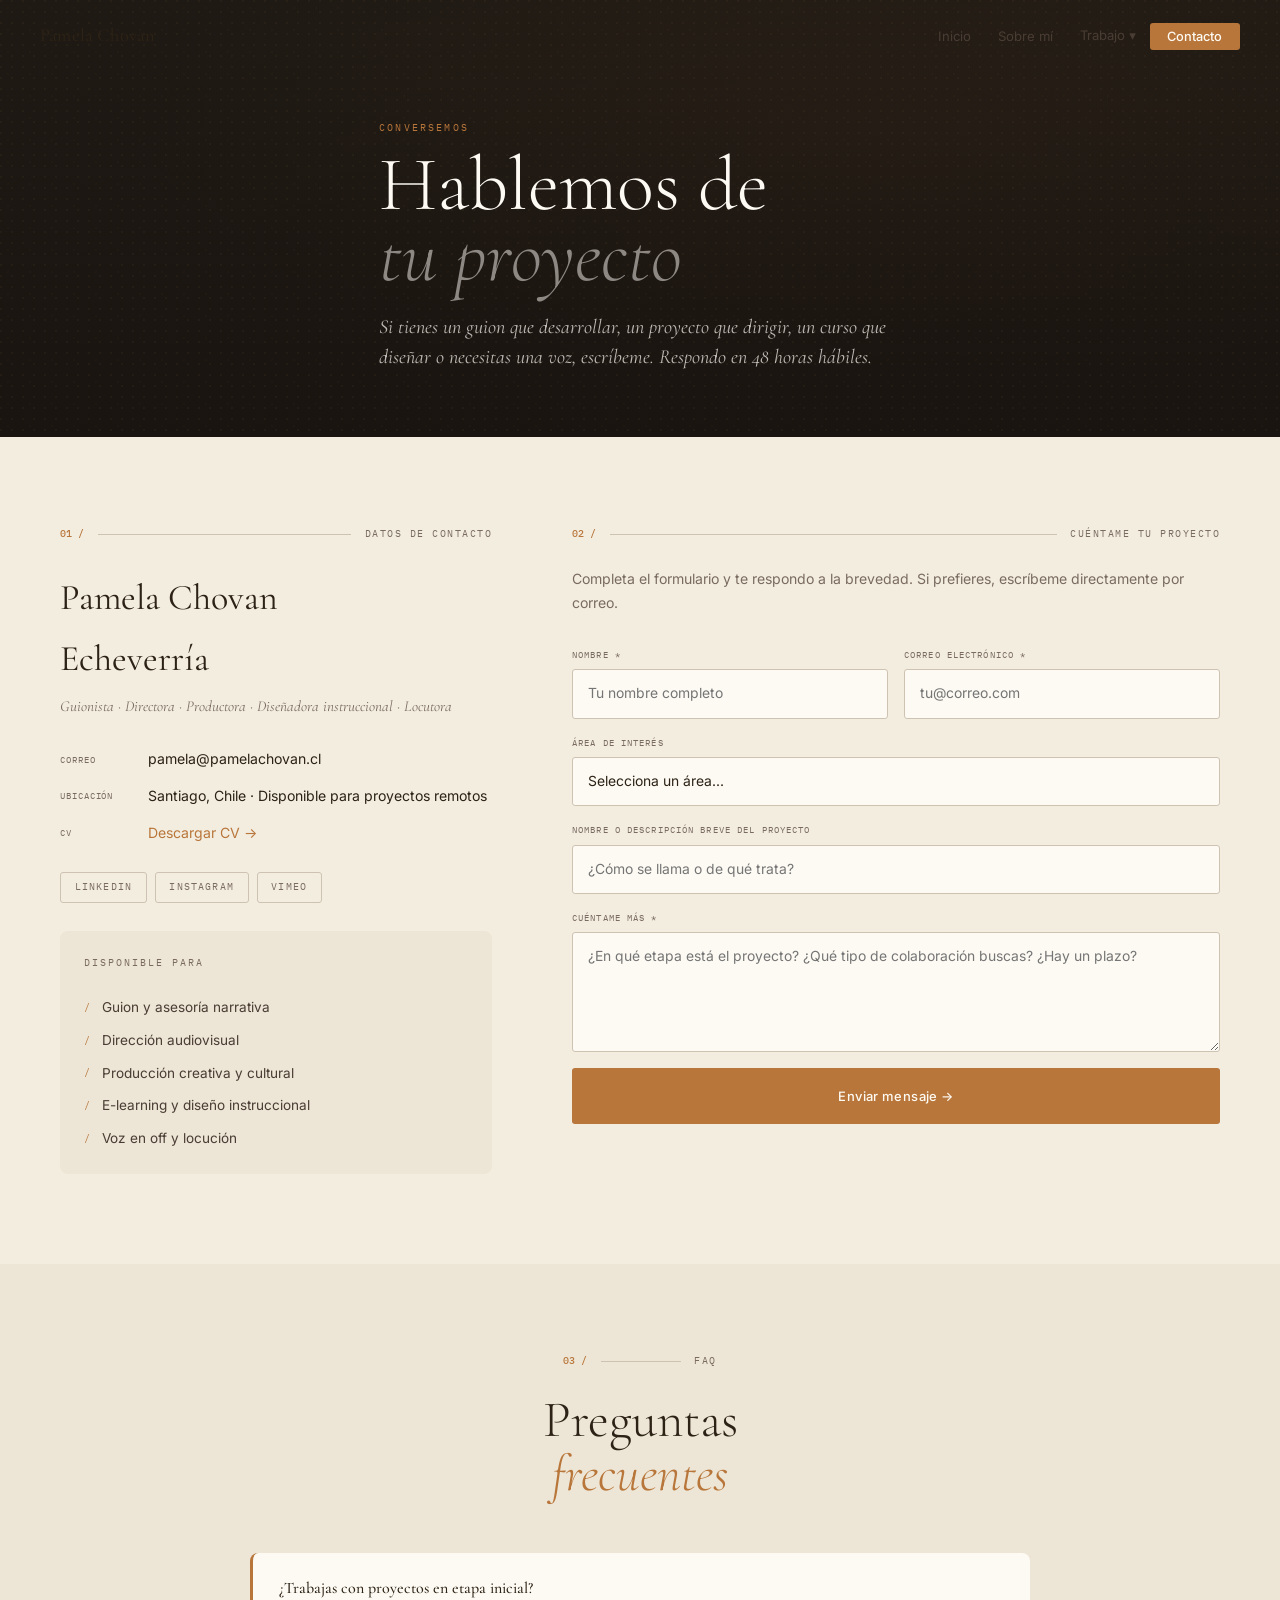
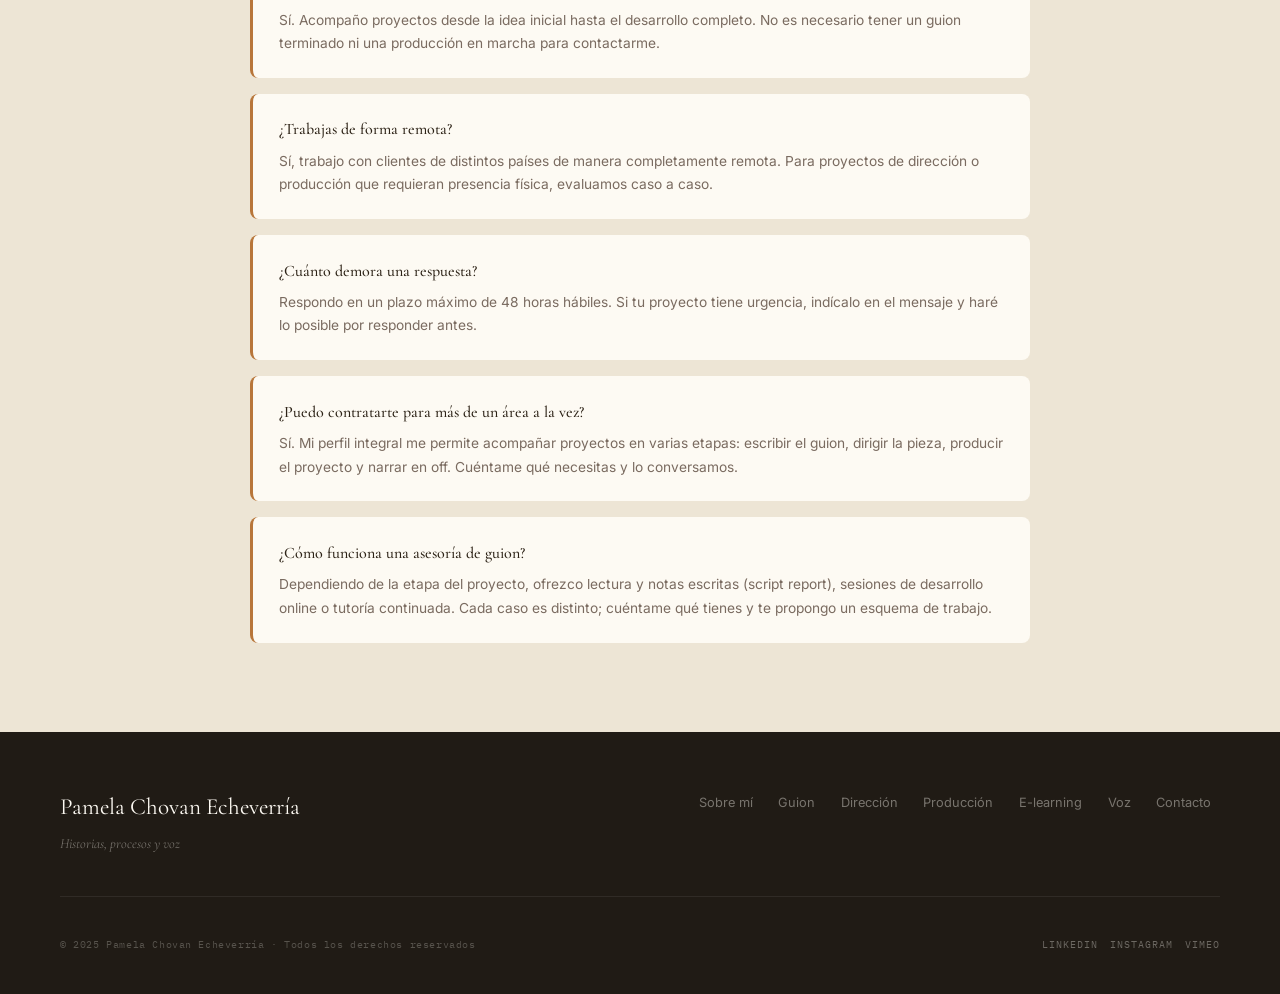
==== contacto.html @ 36aa8b89 "Sitio portafolio completo — Bitácora HTML/CSS/JS estático. 8 páginas: inicio, sobre mí, guion, direc" ====
<!DOCTYPE html>
<html lang="es">
<head>
  <meta charset="UTF-8">
  <meta name="viewport" content="width=device-width, initial-scale=1.0">
  <title>Contacto — Pamela Chovan Echeverría</title>
  <meta name="description" content="Escríbeme para hablar sobre guion, dirección, producción, e-learning o locución. Respondo en 48 horas hábiles.">
  <link rel="stylesheet" href="css/style.css">
</head>
<body>

<nav class="site-nav nav-scrolled" id="site-nav">
  <div class="nav-inner">
    <a href="index.html" class="nav-logo nav-logo--dark">Pamela Chovan</a>
    <button class="nav-toggle nav-toggle--dark" id="nav-toggle" aria-label="Abrir menú" aria-expanded="false">
      <span></span><span></span><span></span>
    </button>
    <ul class="nav-links" id="nav-links">
      <li><a href="index.html" class="nav-lnk nav-lnk--dark">Inicio</a></li>
      <li><a href="sobre-mi.html" class="nav-lnk nav-lnk--dark">Sobre mí</a></li>
      <li class="nav-dropdown">
        <button class="nav-dropdown-trigger nav-dropdown-trigger--dark">Trabajo ▾</button>
        <ul class="nav-dropdown-menu">
          <li><a href="guion.html">Guion y asesoría</a></li>
          <li><a href="direccion.html">Dirección</a></li>
          <li><a href="produccion.html">Producción</a></li>
          <li><a href="elearning.html">E-learning</a></li>
          <li><a href="voz.html">Voz en off</a></li>
        </ul>
      </li>
      <li><a href="contacto.html" class="nav-lnk nav-cta active">Contacto</a></li>
    </ul>
  </div>
</nav>

<!-- HERO -->
<section class="hero-page page-padded">
  <div class="hero-page__ov"></div>
  <div class="container">
    <div class="hero-page__cnt">
      <p class="hero-page__area">Conversemos</p>
      <h1 class="hero-page__title">Hablemos de<br><em>tu proyecto</em></h1>
      <p class="hero-page__intro">
        Si tienes un guion que desarrollar, un proyecto que dirigir, un curso que diseñar o necesitas una voz, escríbeme. Respondo en 48 horas hábiles.
      </p>
    </div>
  </div>
</section>

<!-- FORMULARIO + INFO -->
<section class="section">
  <div class="container">
    <div class="contact-layout">

      <!-- INFO -->
      <div class="reveal">
        <div class="sm">
          <span class="sm__n">01 /</span>
          <span class="sm__l"></span>
          <span class="sm__t">Datos de contacto</span>
        </div>
        <!-- EDITAR: Reemplaza con tu nombre -->
        <h2 class="contact-name">Pamela Chovan<br>Echeverría</h2>
        <p class="contact-tag">Guionista · Directora · Productora · Diseñadora instruccional · Locutora</p>

        <div class="contact-det">
          <span class="contact-det__l">Correo</span>
          <!-- EDITAR: Reemplaza con tu correo real -->
          <span class="contact-det__v"><a href="mailto:pamela@pamelachovan.cl">pamela@pamelachovan.cl</a></span>
        </div>

        <!-- EDITAR: Descomenta para mostrar WhatsApp -->
        <!--
        <div class="contact-det">
          <span class="contact-det__l">WhatsApp</span>
          <span class="contact-det__v"><a href="https://wa.me/56912345678" target="_blank">+56 9 1234 5678</a></span>
        </div>
        -->

        <div class="contact-det">
          <span class="contact-det__l">Ubicación</span>
          <span class="contact-det__v">Santiago, Chile · Disponible para proyectos remotos</span>
        </div>

        <div class="contact-det">
          <span class="contact-det__l">CV</span>
          <!-- EDITAR: guarda tu CV en assets/documentos/cv.pdf -->
          <span class="contact-det__v"><a href="assets/documentos/cv.pdf" target="_blank" class="inline-link">Descargar CV →</a></span>
        </div>

        <div class="contact-social">
          <!-- EDITAR: Reemplaza # con tus URLs reales -->
          <a href="#" target="_blank" rel="noopener" class="social-lnk">LinkedIn</a>
          <a href="#" target="_blank" rel="noopener" class="social-lnk">Instagram</a>
          <a href="#" target="_blank" rel="noopener" class="social-lnk">Vimeo</a>
          <!-- <a href="#" target="_blank" rel="noopener" class="social-lnk">IMDb</a> -->
        </div>

        <div style="background:var(--paper); border-radius:var(--rm); padding:1.5rem; margin-top:1.75rem;">
          <p class="label-caps" style="margin-bottom:1rem;">Disponible para</p>
          <div class="avail-list">
            <div class="avail-item">Guion y asesoría narrativa</div>
            <div class="avail-item">Dirección audiovisual</div>
            <div class="avail-item">Producción creativa y cultural</div>
            <div class="avail-item">E-learning y diseño instruccional</div>
            <div class="avail-item">Voz en off y locución</div>
          </div>
        </div>
      </div>

      <!-- FORMULARIO -->
      <div class="reveal reveal-delay-1">
        <div class="sm">
          <span class="sm__n">02 /</span>
          <span class="sm__l"></span>
          <span class="sm__t">Cuéntame tu proyecto</span>
        </div>
        <p style="font-size:.88rem; color:var(--muted); margin-bottom:2rem;">
          Completa el formulario y te respondo a la brevedad. Si prefieres, escríbeme directamente por correo.
        </p>

        <!--
          EDITAR — Para activar el formulario, elige una opción:

          OPCIÓN 1 — Formspree (gratis hasta 50 envíos/mes):
            1. Crea cuenta en formspree.io
            2. Copia el ID y cambia la etiqueta form:
               <form action="https://formspree.io/f/TU_ID" method="POST" id="contact-form">
            3. Elimina el bloque del event listener en main.js

          OPCIÓN 2 — Netlify Forms:
            <form netlify name="contacto" id="contact-form">
        -->
        <form class="contact-form" id="contact-form" novalidate>

          <div class="form-row">
            <div class="form-g">
              <label class="form-lbl" for="nombre">Nombre *</label>
              <input class="form-inp" type="text" id="nombre" name="nombre" placeholder="Tu nombre completo" required>
              <span class="form-err">Este campo es obligatorio</span>
            </div>
            <div class="form-g">
              <label class="form-lbl" for="email">Correo electrónico *</label>
              <input class="form-inp" type="email" id="email" name="email" placeholder="tu@correo.com" required>
              <span class="form-err">Ingresa un correo válido</span>
            </div>
          </div>

          <div class="form-g">
            <label class="form-lbl" for="area">Área de interés</label>
            <select class="form-sel" id="area" name="area">
              <option value="">Selecciona un área…</option>
              <option value="guion">Guion y asesoría narrativa</option>
              <option value="direccion">Dirección</option>
              <option value="produccion">Producción</option>
              <option value="elearning">E-learning y diseño instruccional</option>
              <option value="voz">Voz en off</option>
              <option value="otro">Otro / Más de un área</option>
            </select>
          </div>

          <div class="form-g">
            <label class="form-lbl" for="proyecto">Nombre o descripción breve del proyecto</label>
            <input class="form-inp" type="text" id="proyecto" name="proyecto" placeholder="¿Cómo se llama o de qué trata?">
          </div>

          <div class="form-g">
            <label class="form-lbl" for="mensaje">Cuéntame más *</label>
            <textarea class="form-ta" id="mensaje" name="mensaje" placeholder="¿En qué etapa está el proyecto? ¿Qué tipo de colaboración buscas? ¿Hay un plazo?" required></textarea>
            <span class="form-err">Este campo es obligatorio</span>
          </div>

          <button type="submit" class="btn btn-copper" style="width:100%; justify-content:center; padding:1rem;">
            Enviar mensaje →
          </button>

        </form>

        <div class="form-success" id="form-success">
          <p>Mensaje recibido. Te respondo en 48 horas hábiles.</p>
        </div>
      </div>

    </div>
  </div>
</section>

<!-- PREGUNTAS FRECUENTES -->
<section class="section section--alt">
  <div class="container--sm">
    <div class="section-hd section-hd--center reveal">
      <div class="sm" style="justify-content:center;">
        <span class="sm__n">03 /</span>
        <span class="sm__l" style="max-width:80px;"></span>
        <span class="sm__t">FAQ</span>
      </div>
      <h2 class="section-title" style="text-align:center;">Preguntas<br><em>frecuentes</em></h2>
    </div>
    <div class="faq reveal reveal-delay-1">
      <div class="faq-item">
        <h4>¿Trabajas con proyectos en etapa inicial?</h4>
        <p>Sí. Acompaño proyectos desde la idea inicial hasta el desarrollo completo. No es necesario tener un guion terminado ni una producción en marcha para contactarme.</p>
      </div>
      <div class="faq-item">
        <h4>¿Trabajas de forma remota?</h4>
        <p>Sí, trabajo con clientes de distintos países de manera completamente remota. Para proyectos de dirección o producción que requieran presencia física, evaluamos caso a caso.</p>
      </div>
      <div class="faq-item">
        <h4>¿Cuánto demora una respuesta?</h4>
        <p>Respondo en un plazo máximo de 48 horas hábiles. Si tu proyecto tiene urgencia, indícalo en el mensaje y haré lo posible por responder antes.</p>
      </div>
      <div class="faq-item">
        <h4>¿Puedo contratarte para más de un área a la vez?</h4>
        <p>Sí. Mi perfil integral me permite acompañar proyectos en varias etapas: escribir el guion, dirigir la pieza, producir el proyecto y narrar en off. Cuéntame qué necesitas y lo conversamos.</p>
      </div>
      <div class="faq-item">
        <h4>¿Cómo funciona una asesoría de guion?</h4>
        <p>Dependiendo de la etapa del proyecto, ofrezco lectura y notas escritas (script report), sesiones de desarrollo online o tutoría continuada. Cada caso es distinto; cuéntame qué tienes y te propongo un esquema de trabajo.</p>
      </div>
    </div>
  </div>
</section>

<footer class="site-footer">
  <div class="footer-inner">
    <div class="footer-top">
      <div>
        <p class="footer-logo">Pamela Chovan Echeverría</p>
        <p class="footer-tagline">Historias, procesos y voz</p>
      </div>
      <nav class="footer-nav">
        <a href="sobre-mi.html">Sobre mí</a>
        <a href="guion.html">Guion</a>
        <a href="direccion.html">Dirección</a>
        <a href="produccion.html">Producción</a>
        <a href="elearning.html">E-learning</a>
        <a href="voz.html">Voz</a>
        <a href="contacto.html">Contacto</a>
      </nav>
    </div>
    <div class="footer-bot">
      <p class="footer-copy">© 2025 Pamela Chovan Echeverría · Todos los derechos reservados</p>
      <div class="footer-social">
        <!-- EDITAR: Links reales a tus redes -->
        <a href="#" target="_blank" rel="noopener">LinkedIn</a>
        <a href="#" target="_blank" rel="noopener">Instagram</a>
        <a href="#" target="_blank" rel="noopener">Vimeo</a>
      </div>
    </div>
  </div>
</footer>
<script src="js/main.js"></script>
</body>
</html>
---- css/style.css ----
/* ═══════════════════════════════════════════════════════════════
   PAMELA CHOVAN ECHEVERRÍA — BITÁCORA · Portafolio
   Design system v2 · Cormorant Garamond + Inter + IBM Plex Mono
   ═══════════════════════════════════════════════════════════════ */

@import url('https://fonts.googleapis.com/css2?family=Cormorant+Garamond:ital,wght@0,300;0,400;0,500;0,600;1,300;1,400;1,500;1,600&family=IBM+Plex+Mono:wght@400;500&family=Inter:wght@300;400;500;600&display=swap');

/* ─── TOKENS ─── */
:root {
  --ivory:     #F3EDE0;
  --paper:     #EDE5D5;
  --paper-dk:  #E0D6C5;
  --ink:       #1A1410;
  --carbon:    #201B15;
  --carbon-l:  #2E2820;
  --text:      #2C2216;
  --text-md:   #4A3D34;
  --muted:     #7A6B60;
  --border:    #CEC2B2;
  --border-l:  #E4DBD0;
  --copper:    #B8763A;
  --copper-h:  #9E6228;
  --copper-l:  #D4975A;
  --copper-xl: #EDD9BF;
  --teal:      #254740;
  --teal-l:    #3A6A60;
  --white:     #FDFAF3;
  --f-d: 'Cormorant Garamond', Georgia, serif;
  --f-b: 'Inter', system-ui, sans-serif;
  --f-m: 'IBM Plex Mono', 'Courier New', monospace;
  --sh-sm: 0 1px 4px rgba(26,20,10,.07);
  --sh-md: 0 4px 20px rgba(26,20,10,.1);
  --sh-lg: 0 8px 40px rgba(26,20,10,.13);
  --sh-xl: 0 20px 60px rgba(26,20,10,.17);
  --ease:  cubic-bezier(.4,0,.2,1);
  --t:     .3s var(--ease);
  --r:     3px;
  --rm:    8px;
  --rl:    14px;
  --nav-h: 72px;
}

/* ─── RESET ─── */
*, *::before, *::after { box-sizing: border-box; margin: 0; padding: 0; }
html { font-size: 16px; -webkit-font-smoothing: antialiased; scroll-behavior: smooth; }
body { background: var(--ivory); font-family: var(--f-b); color: var(--text); line-height: 1.7; }
img, video { display: block; max-width: 100%; }
a { color: inherit; text-decoration: none; }
ul { list-style: none; }
button { cursor: pointer; border: none; background: none; font: inherit; }
input, textarea, select { font: inherit; }

/* ─── CONTAINER ─── */
.container { max-width: 1240px; margin-inline: auto; padding-inline: clamp(1.25rem, 4vw, 2.5rem); }
.container--sm { max-width: 860px; margin-inline: auto; padding-inline: clamp(1.25rem, 4vw, 2.5rem); }

/* ─── SCENE MARKER ─── */
.sm { display: flex; align-items: center; gap: .85rem; margin-bottom: 1.5rem; }
.sm__n { font-family: var(--f-m); font-size: .62rem; font-weight: 500; color: var(--copper); flex-shrink: 0; }
.sm__l { height: 1px; background: var(--border); flex: 1; }
.sm__t { font-family: var(--f-m); font-size: .62rem; letter-spacing: .15em; text-transform: uppercase; color: var(--muted); flex-shrink: 0; }
.sm--lt .sm__l { background: rgba(255,255,255,.12); }
.sm--lt .sm__t { color: rgba(255,255,255,.4); }
.sm--lt .sm__n { color: var(--copper-l); }

/* ─── BUTTONS ─── */
.btn { display: inline-flex; align-items: center; gap: .45rem; padding: .72rem 1.75rem; font-family: var(--f-b); font-size: .81rem; font-weight: 500; letter-spacing: .03em; border-radius: var(--r); transition: all var(--t); white-space: nowrap; cursor: pointer; }
.btn-copper { background: var(--copper); color: var(--white); border: 1px solid transparent; }
.btn-copper:hover { background: var(--copper-h); transform: translateY(-1px); box-shadow: var(--sh-md); }
.btn-outline { border: 1px solid var(--copper); color: var(--copper); background: transparent; }
.btn-outline:hover { background: var(--copper); color: var(--white); }
.btn-ghost-lt { border: 1px solid rgba(255,255,255,.22); color: rgba(255,255,255,.75); background: transparent; }
.btn-ghost-lt:hover { border-color: var(--copper-l); color: var(--copper-l); }
.btn-teal { background: var(--teal); color: var(--white); border: 1px solid transparent; }
.btn-teal:hover { background: var(--teal-l); transform: translateY(-1px); box-shadow: var(--sh-md); }
.btn-dk { background: var(--text); color: var(--white); border: 1px solid transparent; }
.btn-dk:hover { background: var(--carbon); transform: translateY(-1px); }
.btn-sm { padding: .45rem 1rem; font-size: .75rem; }
.btn-group { display: flex; gap: .7rem; flex-wrap: wrap; align-items: center; }

/* ─── TAGS ─── */
.tag { display: inline-flex; padding: .18rem .6rem; font-family: var(--f-m); font-size: .6rem; letter-spacing: .07em; text-transform: uppercase; border-radius: 2rem; }
.tag-c { background: var(--copper-xl); color: var(--copper-h); }
.tag-t { background: rgba(37,71,64,.1); color: var(--teal); }
.tag-g { background: var(--paper); color: var(--muted); }

/* ─── NAV ─── */
.site-nav {
  position: fixed; top: 0; left: 0; right: 0; z-index: 100;
  height: var(--nav-h);
  display: flex; align-items: center;
  padding-inline: clamp(1.25rem, 4vw, 2.5rem);
  transition: background var(--t), border-color var(--t), box-shadow var(--t);
  background: transparent;
  border-bottom: 1px solid transparent;
}
.site-nav.nav-scrolled {
  background: var(--white);
  border-color: var(--border-l);
  box-shadow: var(--sh-sm);
}
.nav-inner { display: flex; align-items: center; justify-content: space-between; width: 100%; }
.nav-logo {
  font-family: var(--f-d); font-size: 1.15rem; font-weight: 500; letter-spacing: .01em;
  color: var(--white); transition: color var(--t);
}
.site-nav.nav-scrolled .nav-logo { color: var(--text); }
.nav-logo--dark { color: var(--text); }
.site-nav.nav-scrolled .nav-logo--dark { color: var(--text); }
.nav-links { display: flex; align-items: center; gap: .05rem; }
.nav-lnk {
  font-size: .82rem; font-weight: 400; color: rgba(253,250,243,.7);
  padding: .38rem .82rem; border-radius: var(--r); transition: all var(--t);
}
.nav-lnk:hover, .nav-lnk.active { color: var(--copper-l); }
.site-nav.nav-scrolled .nav-lnk { color: var(--text-md); }
.site-nav.nav-scrolled .nav-lnk:hover,
.site-nav.nav-scrolled .nav-lnk.active { color: var(--copper); }
.nav-lnk--dark { color: var(--text-md); }
.nav-lnk--dark:hover, .nav-lnk--dark.active { color: var(--copper); }
.nav-cta {
  font-size: .8rem; font-weight: 500; background: var(--copper);
  color: var(--white) !important; padding: .4rem 1.1rem; border-radius: var(--r);
  transition: background var(--t);
}
.nav-cta:hover { background: var(--copper-h) !important; }

/* Dropdown */
.nav-dropdown { position: relative; }
.nav-dropdown-trigger {
  font-size: .82rem; font-weight: 400; color: rgba(253,250,243,.7);
  padding: .38rem .82rem; border-radius: var(--r); transition: color var(--t);
  display: flex; align-items: center; gap: .3rem;
}
.nav-dropdown-trigger:hover { color: var(--copper-l); }
.site-nav.nav-scrolled .nav-dropdown-trigger { color: var(--text-md); }
.site-nav.nav-scrolled .nav-dropdown-trigger:hover { color: var(--copper); }
.nav-dropdown-trigger--dark { color: var(--text-md); }
.nav-dropdown-trigger--dark:hover { color: var(--copper); }
.nav-dropdown-menu {
  position: absolute; top: calc(100% + .5rem); left: 0;
  background: var(--white); border: 1px solid var(--border-l);
  border-radius: var(--rm); padding: .5rem; min-width: 200px;
  box-shadow: var(--sh-lg); opacity: 0; pointer-events: none;
  transform: translateY(-6px); transition: all .22s var(--ease);
}
.nav-dropdown:hover .nav-dropdown-menu,
.nav-dropdown:focus-within .nav-dropdown-menu { opacity: 1; pointer-events: all; transform: translateY(0); }
.nav-dropdown-menu li a {
  display: block; padding: .5rem .85rem; font-size: .82rem; color: var(--text-md);
  border-radius: var(--r); transition: all var(--t);
}
.nav-dropdown-menu li a:hover { background: var(--paper); color: var(--copper); }

/* Mobile toggle */
.nav-toggle {
  display: none; flex-direction: column; gap: 5px;
  padding: .4rem; border-radius: var(--r);
}
.nav-toggle span {
  display: block; width: 22px; height: 1.5px;
  background: var(--white); border-radius: 1px; transition: all .25s var(--ease);
}
.site-nav.nav-scrolled .nav-toggle span { background: var(--text); }
.nav-toggle--dark span { background: var(--text); }
.nav-toggle.open span:nth-child(1) { transform: translateY(6.5px) rotate(45deg); }
.nav-toggle.open span:nth-child(2) { opacity: 0; transform: scaleX(0); }
.nav-toggle.open span:nth-child(3) { transform: translateY(-6.5px) rotate(-45deg); }

/* ─── PAGE PADDING ─── */
.page-padded { padding-top: var(--nav-h); }

/* ─── HERO HOME — SALA OSCURA ─── */
.hero-home {
  background: var(--carbon); min-height: 100svh;
  display: flex; align-items: flex-end; position: relative; overflow: hidden;
}
.hero-home::before {
  content: ''; position: absolute; inset: 0; pointer-events: none;
  background:
    radial-gradient(ellipse at 75% 40%, rgba(184,118,58,.1) 0%, transparent 55%),
    radial-gradient(ellipse at 20% 80%, rgba(37,71,64,.15) 0%, transparent 50%);
}
.hero-home::after {
  content: ''; position: absolute; inset: 0; pointer-events: none;
  background-image:
    radial-gradient(circle at 1px 1px, rgba(180,140,80,.07) 1px, transparent 0),
    radial-gradient(circle at 8px 8px, rgba(180,140,80,.04) 1px, transparent 0);
  background-size: 11px 11px, 22px 22px;
}
.hero-home__ov {
  position: absolute; inset: 0; pointer-events: none;
  background: linear-gradient(to top, rgba(26,20,16,.97) 0%, rgba(26,20,16,.42) 45%, rgba(26,20,16,.12) 100%);
}
.hero-home__bg {
  position: absolute; inset: 0; overflow: hidden; background: var(--carbon);
}
.hero-home__bg img { width: 100%; height: 100%; object-fit: cover; opacity: .35; }
.hero-home__cnt {
  position: relative; z-index: 2;
  padding: 4rem clamp(1.5rem,5vw,3rem) clamp(4rem,8vw,7rem); width: 100%;
}
.hero-home__over { font-family: var(--f-m); font-size: .62rem; letter-spacing: .22em; text-transform: uppercase; color: var(--copper); margin-bottom: 1.75rem; }
.hero-home__name { font-family: var(--f-d); font-weight: 300; font-size: clamp(3.5rem,9vw,8.5rem); line-height: .88; color: var(--white); margin-bottom: .1rem; }
.hero-home__name-it { font-family: var(--f-d); font-style: italic; font-weight: 300; font-size: clamp(2.6rem,7vw,7rem); line-height: .92; color: rgba(253,250,243,.42); margin-bottom: 1.75rem; }
.hero-home__roles { font-family: var(--f-m); font-size: .63rem; letter-spacing: .1em; color: rgba(253,250,243,.38); text-transform: uppercase; margin-bottom: 1.5rem; line-height: 2.4; }
.hero-home__roles span { color: rgba(253,250,243,.72); }
.hero-home__claim { font-family: var(--f-d); font-style: italic; font-weight: 300; font-size: clamp(1.05rem,2vw,1.48rem); color: rgba(253,250,243,.78); max-width: 52ch; line-height: 1.5; margin-bottom: 2.5rem; }
.hero-home__claim em { font-style: normal; color: var(--copper-l); }

/* ─── HERO PAGE ─── */
.hero-page {
  background: var(--carbon); min-height: 340px;
  display: flex; align-items: flex-end; position: relative; overflow: hidden;
  padding-top: var(--nav-h);
}
.hero-page::before {
  content: ''; position: absolute; inset: 0; pointer-events: none;
  background: radial-gradient(ellipse at 70% 30%, rgba(184,118,58,.08) 0%, transparent 60%);
}
.hero-page::after {
  content: ''; position: absolute; inset: 0; pointer-events: none;
  background-image:
    radial-gradient(circle at 1px 1px, rgba(180,140,80,.06) 1px, transparent 0),
    radial-gradient(circle at 8px 8px, rgba(180,140,80,.03) 1px, transparent 0);
  background-size: 11px 11px, 22px 22px;
}
.hero-page__ov {
  position: absolute; inset: 0; pointer-events: none;
  background: linear-gradient(to top, rgba(26,20,16,.97) 0%, rgba(26,20,16,.5) 60%, rgba(26,20,16,.2) 100%);
}
.hero-page__cnt {
  position: relative; z-index: 2;
  padding: 3rem 0 clamp(2.5rem,5vw,4.5rem); width: 100%;
}
.hero-page__area { font-family: var(--f-m); font-size: .62rem; letter-spacing: .22em; text-transform: uppercase; color: var(--copper); margin-bottom: .85rem; }
.hero-page__n { font-family: var(--f-m); font-size: .6rem; color: rgba(253,250,243,.28); margin-bottom: .25rem; letter-spacing: .1em; }
.hero-page__title { font-family: var(--f-d); font-weight: 300; font-size: clamp(2.8rem,6vw,5.5rem); line-height: .92; color: var(--white); margin-bottom: 1.25rem; }
.hero-page__title em { font-style: italic; color: rgba(253,250,243,.5); }
.hero-page__intro { font-family: var(--f-d); font-style: italic; font-size: clamp(1rem,1.7vw,1.25rem); color: rgba(253,250,243,.72); max-width: 58ch; line-height: 1.52; }
.hero-page--teal { background: var(--teal); }
.hero-page--teal::before { background: radial-gradient(ellipse at 70% 30%, rgba(58,106,96,.4) 0%, transparent 60%); }

/* ─── SECTION ─── */
.section { padding: clamp(4rem,7vw,6.5rem) 0; }
.section--alt { background: var(--paper); }
.section--dk { background: var(--carbon); }
.section--ivory { background: var(--ivory); }
.section-hd { margin-bottom: clamp(2.5rem,4vw,4rem); }
.section-hd--center { text-align: center; }
.section-hd--center .sm { justify-content: center; }
.section-hd--center .sm__l { max-width: 80px; }
.section-title { font-family: var(--f-d); font-weight: 300; font-size: clamp(2rem,4vw,3.2rem); line-height: 1.05; color: var(--text); }
.section-title em { font-style: italic; color: var(--copper); }
.section-title--lt { color: var(--white); }
.section-subtitle { font-family: var(--f-d); font-style: italic; font-size: clamp(.95rem,1.5vw,1.15rem); color: var(--muted); max-width: 58ch; line-height: 1.55; margin-top: .5rem; }
.section-subtitle--lt { color: rgba(253,250,243,.55); }
.section-divider { width: 1px; height: 48px; background: linear-gradient(to bottom, transparent, var(--border), transparent); margin-block: 1.5rem; }
.section-divider--center { margin-inline: auto; }

/* ─── DECLARACIÓN HOME ─── */
.decl { background: var(--ivory); padding: clamp(4.5rem,8vw,7.5rem) 0; }
.decl__txt { font-family: var(--f-d); font-weight: 300; font-size: clamp(1.5rem,3vw,2.5rem); line-height: 1.42; color: var(--text); max-width: 820px; margin-inline: auto; text-align: center; }
.decl__txt em { font-style: italic; color: var(--copper); }
.decl__div { width: 1px; height: 52px; background: linear-gradient(to bottom, transparent, var(--border), transparent); margin: 2.25rem auto; }
.decl__sub { font-size: .92rem; color: var(--muted); max-width: 52ch; margin-inline: auto; text-align: center; }

/* ─── ÁREAS ─── */
.areas-grid { display: grid; grid-template-columns: repeat(5, 1fr); gap: 1px; background: var(--border); border: 1px solid var(--border); border-radius: var(--rl); overflow: hidden; }
.acard { background: var(--ivory); padding: 1.85rem 1.6rem; transition: all var(--t); cursor: pointer; position: relative; overflow: hidden; text-decoration: none; display: block; }
.acard::after { content: ''; position: absolute; bottom: 0; left: 0; right: 0; height: 2px; background: var(--copper); transform: scaleX(0); transform-origin: left; transition: transform .4s var(--ease); }
.acard:hover { background: var(--white); }
.acard:hover::after { transform: scaleX(1); }
.acard__n { font-family: var(--f-m); font-size: .6rem; color: var(--copper); margin-bottom: 1.1rem; letter-spacing: .1em; }
.acard__t { font-family: var(--f-d); font-size: 1.08rem; font-weight: 500; color: var(--text); line-height: 1.2; margin-bottom: .65rem; }
.acard__d { font-size: .79rem; color: var(--muted); line-height: 1.65; margin-bottom: 1.1rem; }
.acard__lnk { font-family: var(--f-m); font-size: .6rem; letter-spacing: .12em; text-transform: uppercase; color: var(--copper); display: inline-flex; align-items: center; gap: .35rem; }

/* ─── PROJECT CARDS ─── */
.project-grid { display: grid; grid-template-columns: repeat(auto-fill, minmax(340px, 1fr)); gap: 1.75rem; }
.project-grid--2 { grid-template-columns: repeat(2, 1fr); }
.pcard { background: var(--white); border-radius: var(--rm); overflow: hidden; box-shadow: var(--sh-sm); transition: all var(--t); display: flex; flex-direction: column; }
.pcard:hover { box-shadow: var(--sh-lg); transform: translateY(-3px); }
.pcard-med { position: relative; aspect-ratio: 16/9; overflow: hidden; background: var(--carbon); }
.pcard-med img { width: 100%; height: 100%; object-fit: cover; transition: transform .65s var(--ease); }
.pcard:hover .pcard-med img { transform: scale(1.04); }
.pcard-med__ph { position: absolute; inset: 0; display: flex; align-items: center; justify-content: center; flex-direction: column; gap: .6rem; color: rgba(253,250,243,.18); font-family: var(--f-m); font-size: .58rem; text-align: center; line-height: 2; }
.pcard-med__badge { position: absolute; top: .7rem; right: .7rem; background: rgba(26,20,16,.72); color: rgba(253,250,243,.85); font-family: var(--f-m); font-size: .58rem; letter-spacing: .1em; text-transform: uppercase; padding: .22rem .6rem; border-radius: 2rem; backdrop-filter: blur(4px); }
.pcard-med__badge--c { background: var(--copper); color: var(--white); }
.pcard-med--cinema { background: linear-gradient(135deg, #1A1410, #2C2420); }
.pcard-med--teal { background: linear-gradient(135deg, var(--teal), #1A3430); aspect-ratio: 4/3; }
.pcard-med--audio { background: linear-gradient(135deg, #1A1C20, #252830); aspect-ratio: 2/1; display: flex; align-items: center; justify-content: center; flex-direction: column; gap: 1rem; }
.pcard-med--guion { background: linear-gradient(160deg, #1A1410 0%, #3D2E20 100%); }
.pcard-body { padding: 1.35rem 1.55rem 1.55rem; flex: 1; display: flex; flex-direction: column; }
.pcard-meta-row { display: flex; align-items: center; gap: .55rem; margin-bottom: .55rem; flex-wrap: wrap; }
.pcard-meta { font-family: var(--f-m); font-size: .59rem; letter-spacing: .1em; text-transform: uppercase; color: var(--muted); }
.pcard-sep { color: var(--border); font-size: .5rem; }
.pcard-title { font-family: var(--f-d); font-size: 1.25rem; font-weight: 500; color: var(--text); line-height: 1.2; margin-bottom: .5rem; }
.pcard-logline { font-family: var(--f-d); font-style: italic; font-size: .9rem; color: var(--muted); line-height: 1.55; padding: .8rem 1rem; border-left: 2px solid var(--copper-xl); background: var(--paper); border-radius: 0 var(--r) var(--r) 0; margin-bottom: .9rem; }
.pcard-desc { font-size: .83rem; color: var(--muted); line-height: 1.65; flex: 1; margin-bottom: .9rem; }
.pcard-dets { display: grid; grid-template-columns: 1fr 1fr; gap: .45rem .9rem; padding-top: .8rem; border-top: 1px solid var(--border-l); margin-bottom: .9rem; }
.pcard-det { display: flex; flex-direction: column; gap: .08rem; }
.pcard-det__l { font-family: var(--f-m); font-size: .56rem; letter-spacing: .1em; text-transform: uppercase; color: var(--muted); }
.pcard-det__v { font-size: .8rem; color: var(--text); }
.pcard-tags { display: flex; flex-wrap: wrap; gap: .3rem; margin-bottom: .9rem; }
.pcard-acts { display: flex; gap: .55rem; flex-wrap: wrap; }

/* ─── FICHA TÉCNICA EXPANDIDA ─── */
.ficha-toggle {
  display: inline-flex; align-items: center; gap: .55rem;
  font-family: var(--f-m); font-size: .62rem; letter-spacing: .14em; text-transform: uppercase;
  color: var(--copper); cursor: pointer; transition: color var(--t); border: none; background: none; padding: .45rem 0;
}
.ficha-toggle:hover { color: var(--copper-h); }
.ficha-toggle__icon { width: 16px; height: 16px; border-radius: 50%; border: 1px solid var(--copper); display: flex; align-items: center; justify-content: center; font-size: .7rem; line-height: 1; transition: transform var(--t), background var(--t), color var(--t); color: var(--copper); }
.ficha-toggle[aria-expanded="true"] .ficha-toggle__icon { transform: rotate(45deg); background: var(--copper); color: var(--white); }
.ficha-body { max-height: 0; overflow: hidden; transition: max-height .45s var(--ease); }
.ficha-body.open { max-height: 1400px; }
.ficha-inner { background: var(--paper); border-radius: var(--rm); padding: 1.5rem; margin-top: .75rem; }
.ficha-grid { display: grid; grid-template-columns: repeat(3, 1fr); gap: .65rem 1.75rem; margin-bottom: 1.25rem; }
.ficha-f { display: flex; flex-direction: column; gap: .12rem; }
.ficha-f__l { font-family: var(--f-m); font-size: .56rem; letter-spacing: .12em; text-transform: uppercase; color: var(--muted); }
.ficha-f__v { font-size: .83rem; color: var(--text); font-weight: 500; }
.ficha-sec { font-family: var(--f-m); font-size: .58rem; letter-spacing: .15em; text-transform: uppercase; color: var(--copper); margin-bottom: .5rem; padding-bottom: .38rem; border-bottom: 1px solid var(--border-l); margin-top: 1.25rem; }
.ficha-txt { font-size: .86rem; color: var(--text-md); line-height: 1.72; max-width: 66ch; }

/* ─── WAVEFORM ─── */
.waveform { display: flex; align-items: center; gap: 3px; padding: 0 1.5rem; height: 60px; }
.wv { width: 3px; border-radius: 2px; background: rgba(184,118,58,.5); }
.reel-hero__wv .wv { background: rgba(184,118,58,.55); }

/* ─── VOICE REEL HERO ─── */
.reel-hero { background: var(--carbon); padding: clamp(4rem,7vw,6rem) 0; position: relative; overflow: hidden; }
.reel-hero::before { content: ''; position: absolute; inset: 0; background: radial-gradient(ellipse at 60% 50%, rgba(37,71,64,.2) 0%, transparent 60%); pointer-events: none; }
.reel-hero::after { content: ''; position: absolute; inset: 0; background-image: radial-gradient(circle at 1px 1px, rgba(180,140,80,.06) 1px, transparent 0); background-size: 11px 11px; pointer-events: none; }
.reel-hero__inner { position: relative; z-index: 1; text-align: center; }
.reel-hero__label { font-family: var(--f-m); font-size: .62rem; letter-spacing: .22em; text-transform: uppercase; color: var(--copper); margin-bottom: 1rem; }
.reel-hero__title { font-family: var(--f-d); font-weight: 300; font-size: clamp(2.5rem,5vw,4.5rem); color: var(--white); line-height: .95; margin-bottom: 1.5rem; }
.reel-hero__title em { font-style: italic; color: rgba(253,250,243,.48); }
.reel-hero__wv { display: flex; align-items: center; justify-content: center; gap: 3px; height: 72px; margin-bottom: 1.75rem; }

/* ─── AUDIO DEMOS ─── */
.audio-grid { display: grid; grid-template-columns: repeat(3, 1fr); gap: 1.1rem; }
.ademo { background: var(--white); border-radius: var(--rm); overflow: hidden; box-shadow: var(--sh-sm); transition: box-shadow var(--t); }
.ademo:hover { box-shadow: var(--sh-md); }
.ademo__hd { padding: 1.2rem 1.4rem 0; }
.ademo__type { font-family: var(--f-m); font-size: .58rem; letter-spacing: .14em; text-transform: uppercase; color: var(--copper); margin-bottom: .3rem; }
.ademo__t { font-family: var(--f-d); font-size: 1.1rem; font-weight: 500; color: var(--text); margin-bottom: .25rem; }
.ademo__d { font-size: .8rem; color: var(--muted); line-height: 1.6; }
.ademo__player { padding: .9rem 1.4rem; }
.ademo__player audio { width: 100%; accent-color: var(--copper); }
.ademo__meta { padding: .65rem 1.4rem 1.2rem; display: flex; gap: 1.25rem; flex-wrap: wrap; border-top: 1px solid var(--border-l); }
.ademo__mi { display: flex; flex-direction: column; gap: .08rem; }
.ademo__mi-l { font-family: var(--f-m); font-size: .56rem; letter-spacing: .1em; text-transform: uppercase; color: var(--muted); }
.ademo__mi-v { font-size: .8rem; color: var(--text); }

/* ─── GALLERY AUDIOVISUAL ─── */
.gallery { display: grid; grid-template-columns: 2fr 1fr 1fr; grid-template-rows: 270px 200px; gap: 7px; }
.gi { background: var(--carbon); border-radius: var(--r); overflow: hidden; position: relative; cursor: pointer; }
.gi:first-child { grid-row: 1 / 3; }
.gi__ph { width: 100%; height: 100%; display: flex; align-items: center; justify-content: center; background: linear-gradient(135deg, #1A1410, #2C2420); color: rgba(253,250,243,.12); font-family: var(--f-m); font-size: .58rem; text-align: center; }
.gi__ov { position: absolute; inset: 0; display: flex; align-items: center; justify-content: center; background: rgba(26,20,16,.42); transition: background var(--t); }
.gi:hover .gi__ov { background: rgba(26,20,16,.2); }
.gi__info { position: absolute; bottom: 0; left: 0; right: 0; padding: .75rem .9rem; background: linear-gradient(to top, rgba(26,20,16,.88), transparent); }
.gi__ttl { font-family: var(--f-d); font-size: .95rem; font-weight: 400; color: var(--white); }
.gi__mt { font-family: var(--f-m); font-size: .57rem; letter-spacing: .1em; text-transform: uppercase; color: rgba(253,250,243,.42); margin-top: .15rem; }
.play-c { width: 48px; height: 48px; border-radius: 50%; background: rgba(184,118,58,.85); display: flex; align-items: center; justify-content: center; transition: all var(--t); }
.gi:hover .play-c { background: var(--copper); transform: scale(1.08); }
.play-tri { width: 0; height: 0; border-left: 15px solid white; border-top: 9px solid transparent; border-bottom: 9px solid transparent; margin-left: 3px; }

/* ─── E-LEARNING CASE STUDY ─── */
.el-card { background: var(--white); border-radius: var(--rm); overflow: hidden; box-shadow: var(--sh-md); display: grid; grid-template-columns: 280px 1fr; }
.el-vis { background: linear-gradient(145deg, var(--teal), #1A3832); padding: 2rem; display: flex; flex-direction: column; gap: 1.1rem; position: relative; }
.el-vis::before { content: ''; position: absolute; inset: 0; background: radial-gradient(ellipse at 80% 20%, rgba(58,106,96,.5) 0%, transparent 60%); pointer-events: none; }
.el-badge { font-family: var(--f-m); font-size: .58rem; letter-spacing: .12em; text-transform: uppercase; color: rgba(253,250,243,.5); background: rgba(255,255,255,.1); padding: .22rem .6rem; border-radius: 2rem; display: inline-flex; align-self: flex-start; position: relative; z-index: 1; }
.el-ttl { font-family: var(--f-d); font-size: 1.45rem; font-weight: 400; color: var(--white); line-height: 1.15; position: relative; z-index: 1; }
.el-stats { display: flex; flex-direction: column; gap: .55rem; margin-top: auto; position: relative; z-index: 1; }
.el-stat { display: flex; align-items: center; gap: .65rem; }
.el-stat__ic { width: 26px; height: 26px; border-radius: 50%; background: rgba(255,255,255,.1); display: flex; align-items: center; justify-content: center; font-size: .7rem; color: rgba(253,250,243,.65); flex-shrink: 0; }
.el-stat__t { font-size: .8rem; color: rgba(253,250,243,.7); }
.el-body { padding: 2rem; display: flex; flex-direction: column; }
.el-case { display: flex; flex-direction: column; gap: .7rem; margin-bottom: 1.5rem; }
.el-row { display: grid; grid-template-columns: 80px 1fr; gap: .5rem .75rem; align-items: start; }
.el-lbl { font-family: var(--f-m); font-size: .57rem; letter-spacing: .1em; text-transform: uppercase; color: var(--teal); padding-top: .1rem; }
.el-val { font-size: .83rem; color: var(--text-md); line-height: 1.6; }
.el-tools { display: flex; flex-wrap: wrap; gap: .35rem; }
.el-grid { display: flex; flex-direction: column; gap: 1.75rem; }

/* ─── ABOUT ─── */
.about-layout { display: grid; grid-template-columns: 300px 1fr; gap: 4.5rem; align-items: start; }
.about-photo { border-radius: var(--rm); overflow: hidden; aspect-ratio: 3/4; background: var(--paper-dk); position: relative; }
.about-photo img { width: 100%; height: 100%; object-fit: cover; }
.about-photo__ph { position: absolute; inset: 0; display: flex; align-items: center; justify-content: center; color: var(--muted); font-family: var(--f-m); font-size: .6rem; text-align: center; line-height: 2; padding: 1rem; }
.about-strip { position: absolute; bottom: 0; left: 0; right: 0; height: 3px; background: linear-gradient(to right, var(--copper), var(--teal)); }
.about-lead { font-family: var(--f-d); font-size: clamp(1.1rem,2vw,1.28rem); font-style: italic; color: var(--text); line-height: 1.55; margin-bottom: 1.35rem; max-width: 54ch; }
.about-p { font-size: .9rem; color: var(--muted); line-height: 1.75; max-width: 58ch; margin-bottom: 1.1rem; }
.about-hl { padding-left: 1.4rem; border-left: 2px solid var(--copper); margin-block: 1.5rem; }
.about-hl p { font-family: var(--f-d); font-size: 1.1rem; font-style: italic; color: var(--text); line-height: 1.5; }
.timeline { display: flex; flex-direction: column; gap: 1.35rem; }
.tl-item { display: grid; grid-template-columns: 110px 1fr; gap: .5rem 1.5rem; align-items: start; padding-bottom: 1.35rem; border-bottom: 1px solid var(--border-l); }
.tl-item:last-child { border-bottom: none; padding-bottom: 0; }
.tl-yr { font-family: var(--f-m); font-size: .62rem; color: var(--copper); letter-spacing: .08em; padding-top: .25rem; }
.tl-body__t { font-size: .9rem; font-weight: 500; color: var(--text); margin-bottom: .18rem; }
.tl-body__d { font-size: .83rem; color: var(--muted); line-height: 1.65; }

/* ─── CONTACT ─── */
.contact-layout { display: grid; grid-template-columns: 1fr 1.5fr; gap: 5rem; align-items: start; }
.contact-name { font-family: var(--f-d); font-size: 2.25rem; font-weight: 400; color: var(--text); margin-bottom: .3rem; }
.contact-tag { font-family: var(--f-d); font-style: italic; font-size: .95rem; color: var(--muted); margin-bottom: 1.75rem; }
.contact-det { display: flex; gap: 1rem; margin-bottom: .9rem; align-items: flex-start; }
.contact-det__l { font-family: var(--f-m); font-size: .58rem; letter-spacing: .1em; text-transform: uppercase; color: var(--muted); min-width: 72px; padding-top: .22rem; flex-shrink: 0; }
.contact-det__v { font-size: .88rem; color: var(--text); line-height: 1.6; }
.contact-det__v a:hover { color: var(--copper); }
.contact-social { display: flex; flex-wrap: wrap; gap: .5rem; margin-top: 1.75rem; }
.social-lnk { font-family: var(--f-m); font-size: .62rem; letter-spacing: .12em; text-transform: uppercase; padding: .38rem .85rem; border: 1px solid var(--border); border-radius: var(--r); color: var(--muted); transition: all var(--t); }
.social-lnk:hover { border-color: var(--copper); color: var(--copper); }
.avail-list { display: flex; flex-direction: column; gap: .6rem; margin-top: 1.5rem; }
.avail-item { display: flex; align-items: center; gap: .75rem; font-size: .85rem; color: var(--text-md); }
.avail-item::before { content: '/'; font-family: var(--f-m); font-size: .65rem; color: var(--copper); flex-shrink: 0; }

/* Form */
.form-g { display: flex; flex-direction: column; gap: .4rem; margin-bottom: 1rem; }
.form-lbl { font-family: var(--f-m); font-size: .58rem; letter-spacing: .12em; text-transform: uppercase; color: var(--muted); }
.form-inp, .form-ta, .form-sel {
  width: 100%; padding: .75rem .95rem; border: 1px solid var(--border);
  border-radius: var(--r); background: var(--white); font-family: var(--f-b);
  font-size: .87rem; color: var(--text); -webkit-appearance: none; transition: border-color var(--t);
}
.form-inp:focus, .form-ta:focus, .form-sel:focus { outline: none; border-color: var(--copper); }
.form-ta { resize: vertical; min-height: 120px; line-height: 1.6; }
.form-row { display: grid; grid-template-columns: 1fr 1fr; gap: 0 1rem; }
.form-err { font-family: var(--f-m); font-size: .62rem; color: #c44; margin-top: .25rem; display: none; }
.form-g--err .form-inp, .form-g--err .form-ta { border-color: #c44; }
.form-g--err .form-err { display: block; }
.form-success { background: rgba(37,71,64,.08); border: 1px solid rgba(37,71,64,.25); border-radius: var(--rm); padding: 2rem; text-align: center; display: none; }
.form-success p { font-family: var(--f-d); font-style: italic; color: var(--teal); font-size: 1.1rem; }

/* FAQ */
.faq { display: flex; flex-direction: column; gap: 1rem; }
.faq-item { padding: 1.4rem 1.6rem; background: var(--white); border-radius: var(--rm); border-left: 3px solid var(--copper); }
.faq-item h4 { font-family: var(--f-d); font-size: 1rem; font-weight: 500; color: var(--text); margin-bottom: .4rem; }
.faq-item p { font-size: .86rem; color: var(--muted); line-height: 1.7; }

/* ─── SERVICES ─── */
.svc-grid { display: grid; grid-template-columns: 1fr 1fr; gap: .5rem; }
.svc { display: flex; align-items: flex-start; gap: .7rem; padding: .75rem .9rem; background: var(--paper); border-radius: var(--r); font-size: .82rem; color: var(--text-md); transition: all var(--t); }
.svc:hover { background: var(--white); color: var(--text); }
.svc::before { content: '/'; font-family: var(--f-m); font-size: .65rem; color: var(--copper); flex-shrink: 0; margin-top: .05rem; }

/* ─── FOOTER ─── */
.site-footer { background: var(--carbon); padding: 3.5rem 0 2.5rem; }
.footer-inner { max-width: 1240px; margin-inline: auto; padding-inline: clamp(1.25rem,4vw,2.5rem); }
.footer-top { display: grid; grid-template-columns: 1fr auto; gap: 2rem; align-items: start; margin-bottom: 2.5rem; border-bottom: 1px solid rgba(255,255,255,.07); padding-bottom: 2.5rem; }
.footer-logo { font-family: var(--f-d); font-size: 1.45rem; font-weight: 400; color: var(--white); margin-bottom: .3rem; }
.footer-tagline { font-family: var(--f-d); font-style: italic; font-size: .88rem; color: rgba(253,250,243,.38); }
.footer-nav { display: flex; flex-wrap: wrap; gap: .25rem .5rem; justify-content: flex-end; }
.footer-nav a { font-size: .8rem; color: rgba(253,250,243,.4); padding: .25rem .55rem; border-radius: var(--r); transition: color var(--t); }
.footer-nav a:hover { color: var(--copper-l); }
.footer-bot { display: flex; align-items: center; justify-content: space-between; flex-wrap: wrap; gap: 1rem; }
.footer-copy { font-family: var(--f-m); font-size: .62rem; letter-spacing: .06em; color: rgba(253,250,243,.25); }
.footer-social { display: flex; gap: .75rem; }
.footer-social a { font-family: var(--f-m); font-size: .62rem; letter-spacing: .1em; text-transform: uppercase; color: rgba(253,250,243,.35); transition: color var(--t); }
.footer-social a:hover { color: var(--copper-l); }

/* ─── REVEAL ANIMATIONS ─── */
.reveal { opacity: 0; transform: translateY(22px); transition: opacity .65s var(--ease), transform .65s var(--ease); }
.reveal.visible { opacity: 1; transform: none; }
.reveal-delay-1 { transition-delay: .1s; }
.reveal-delay-2 { transition-delay: .2s; }
.reveal-delay-3 { transition-delay: .3s; }
.reveal-delay-4 { transition-delay: .4s; }

/* ─── UTIL ─── */
.inline-link { color: var(--copper); display: inline-flex; align-items: center; gap: .3rem; transition: color var(--t); }
.inline-link:hover { color: var(--copper-h); }
.label-caps { font-family: var(--f-m); font-size: .62rem; letter-spacing: .2em; text-transform: uppercase; color: var(--muted); }
.label-caps--lt { color: rgba(253,250,243,.4); }
.text-copper { color: var(--copper); }
.text-muted { color: var(--muted); }
.mt-2 { margin-top: 1rem; }
.mt-4 { margin-top: 2rem; }
.mb-4 { margin-bottom: 2rem; }
.mb-2 { margin-bottom: 1rem; }

/* ─── RESPONSIVE ─── */
@media (max-width: 1024px) {
  .areas-grid { grid-template-columns: repeat(3, 1fr); }
  .el-card { grid-template-columns: 1fr; }
  .el-vis { min-height: 180px; }
  .about-layout { grid-template-columns: 240px 1fr; gap: 3rem; }
  .contact-layout { grid-template-columns: 1fr 1.2fr; gap: 3rem; }
}
@media (max-width: 768px) {
  .nav-links { display: none; flex-direction: column; align-items: stretch; position: fixed; top: var(--nav-h); left: 0; right: 0; background: var(--white); border-bottom: 1px solid var(--border-l); padding: 1rem; box-shadow: var(--sh-lg); }
  .nav-links.open { display: flex; }
  .nav-dropdown-menu { position: static; box-shadow: none; border: none; background: var(--paper); border-radius: var(--r); opacity: 1; pointer-events: all; transform: none; padding: .25rem .25rem .25rem .75rem; margin-top: .25rem; }
  .nav-toggle { display: flex; }
  .areas-grid { grid-template-columns: 1fr 1fr; }
  .project-grid { grid-template-columns: 1fr; }
  .project-grid--2 { grid-template-columns: 1fr; }
  .gallery { grid-template-columns: 1fr 1fr; grid-template-rows: auto; }
  .gi:first-child { grid-row: auto; grid-column: 1 / -1; }
  .audio-grid { grid-template-columns: 1fr; }
  .about-layout { grid-template-columns: 1fr; }
  .about-photo { max-width: 260px; }
  .contact-layout { grid-template-columns: 1fr; gap: 2.5rem; }
  .ficha-grid { grid-template-columns: 1fr 1fr; }
  .form-row { grid-template-columns: 1fr; }
  .footer-top { grid-template-columns: 1fr; }
  .footer-nav { justify-content: flex-start; }
}
@media (max-width: 520px) {
  .areas-grid { grid-template-columns: 1fr; }
  .hero-home__roles { display: none; }
  .gallery { grid-template-columns: 1fr; }
  .svc-grid { grid-template-columns: 1fr; }
  .ficha-grid { grid-template-columns: 1fr; }
  .audio-grid { grid-template-columns: 1fr; }
}
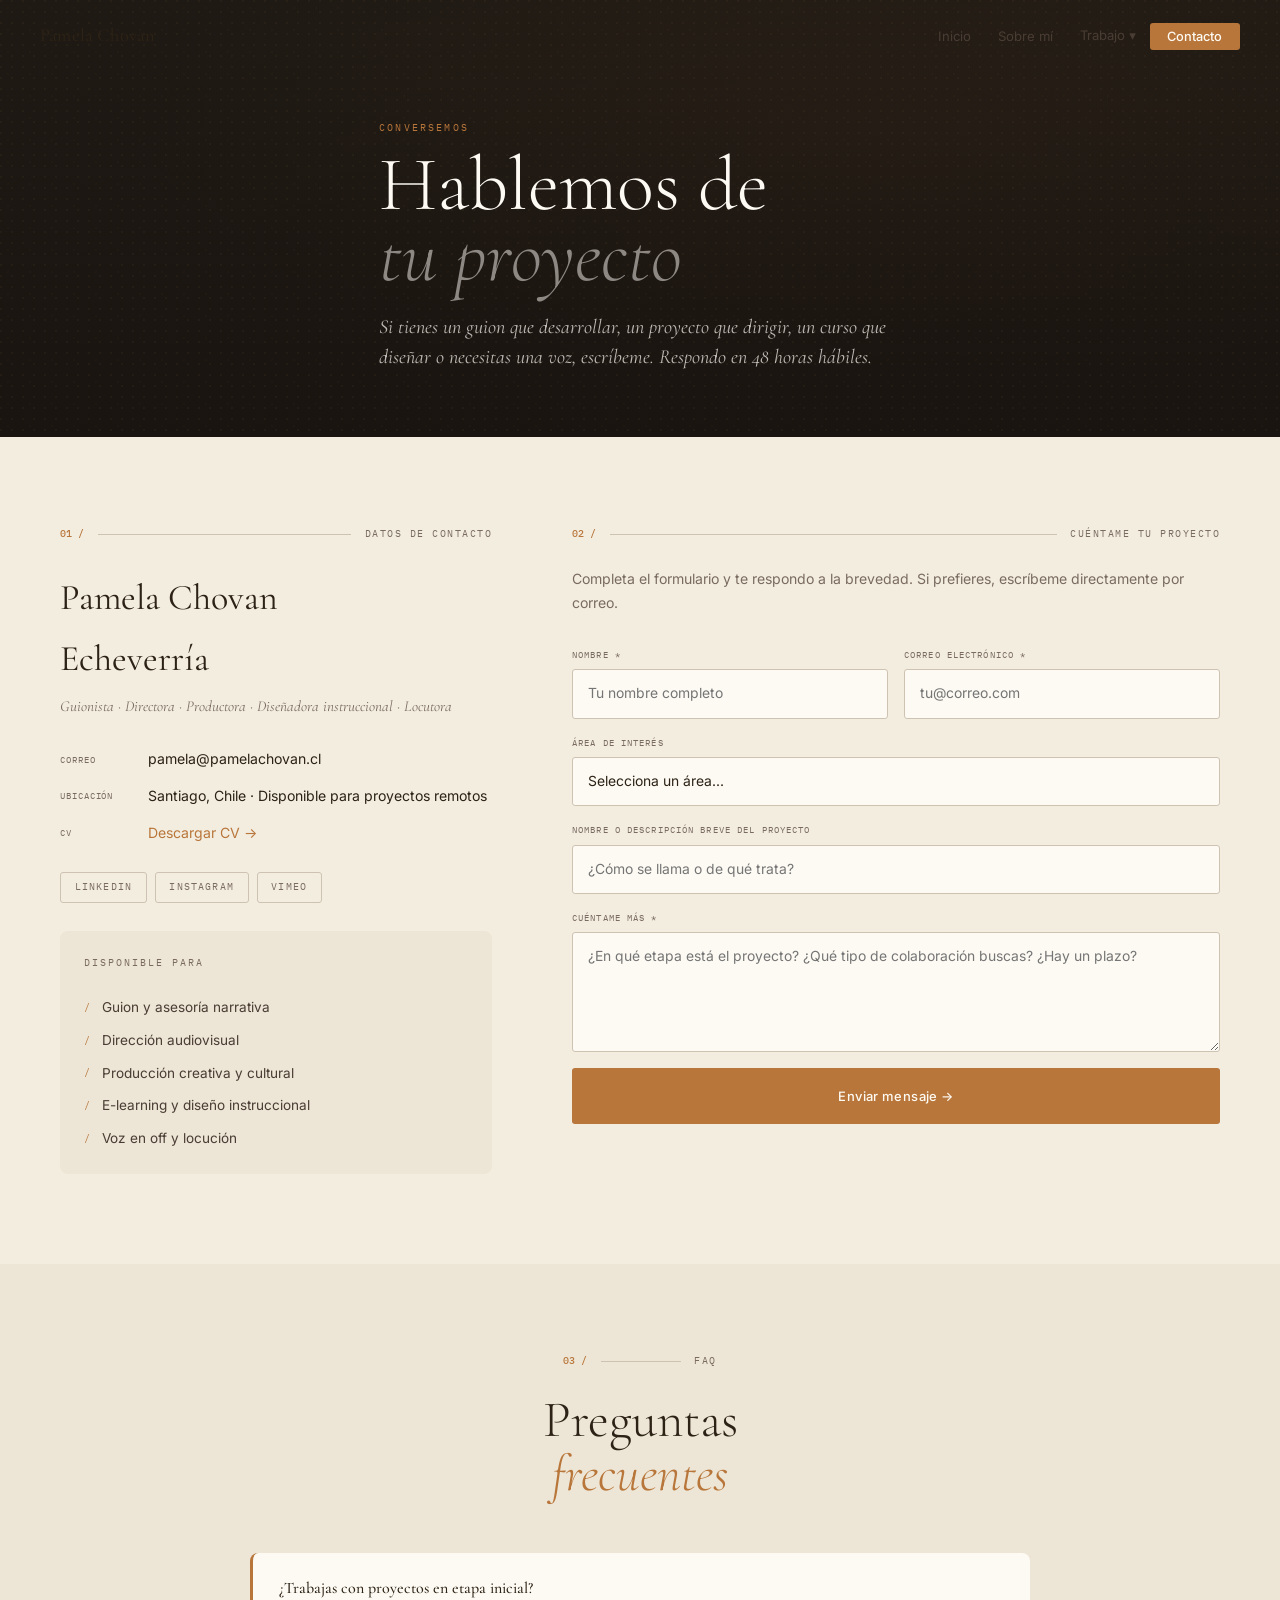
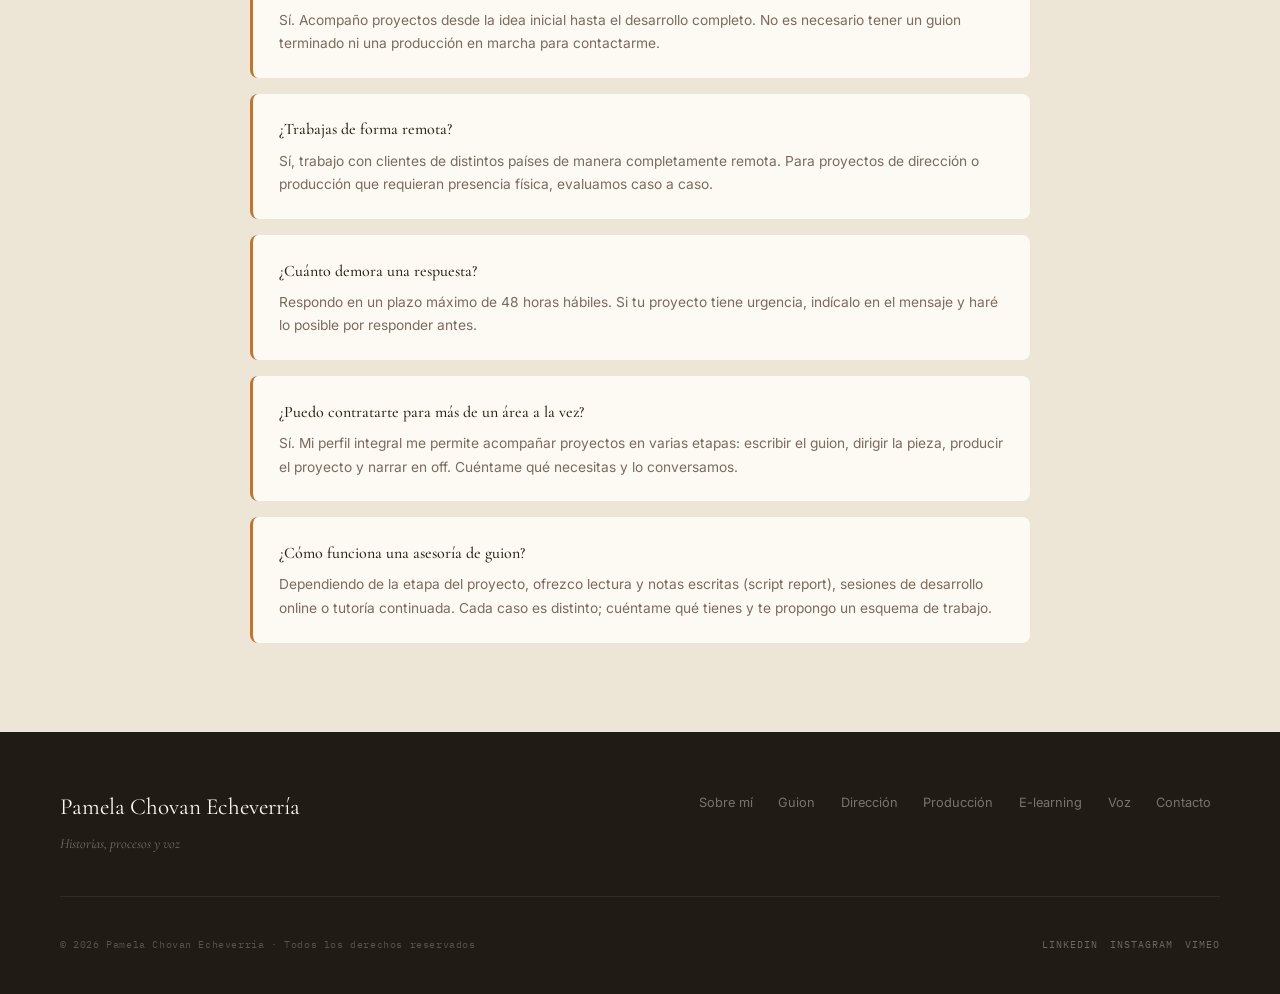
==== commit 59132c9b: "Personalización de contenido con proyectos reales - guion.html: reemplaza 'El umbral' (ficticio) por" ====
--- a/contacto.html
+++ b/contacto.html
@@ -239,7 +239,7 @@
       </nav>
     </div>
     <div class="footer-bot">
-      <p class="footer-copy">© 2025 Pamela Chovan Echeverría · Todos los derechos reservados</p>
+      <p class="footer-copy">© 2026 Pamela Chovan Echeverría · Todos los derechos reservados</p>
       <div class="footer-social">
         <!-- EDITAR: Links reales a tus redes -->
         <a href="#" target="_blank" rel="noopener">LinkedIn</a>
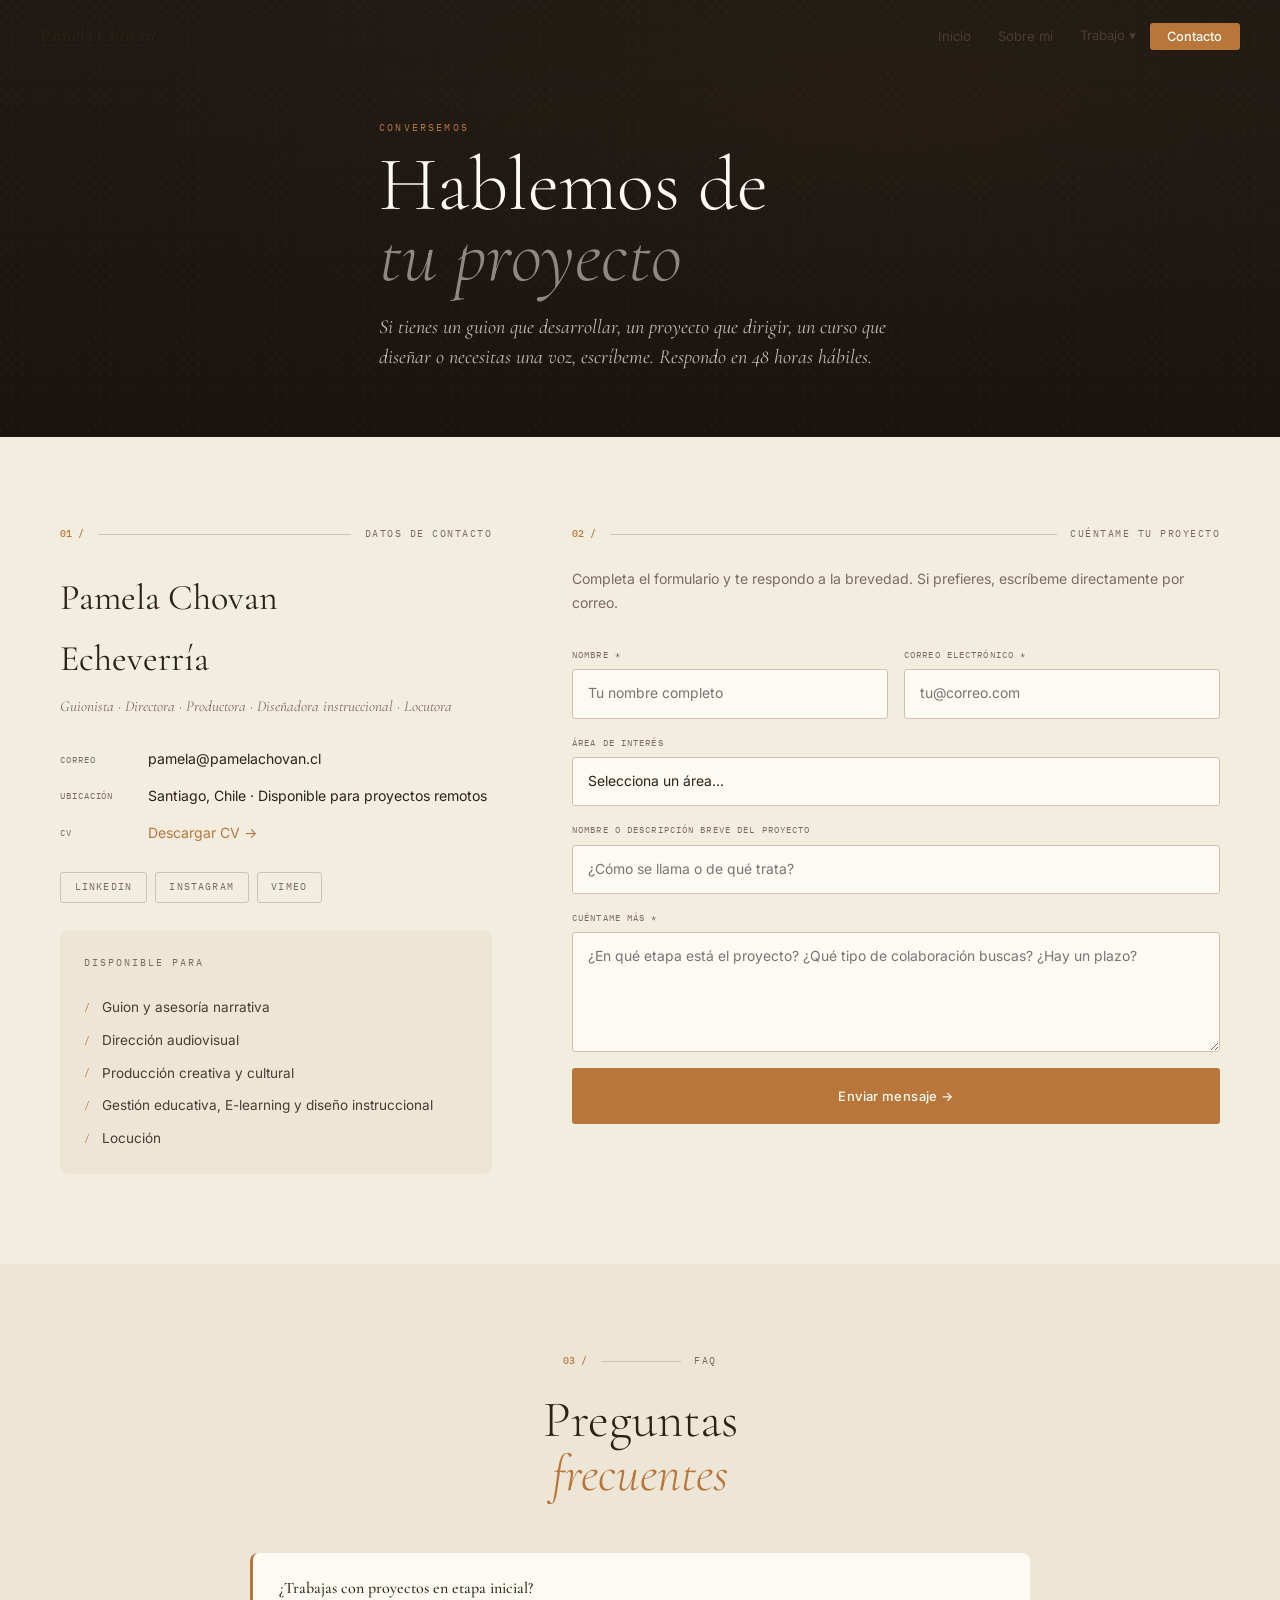
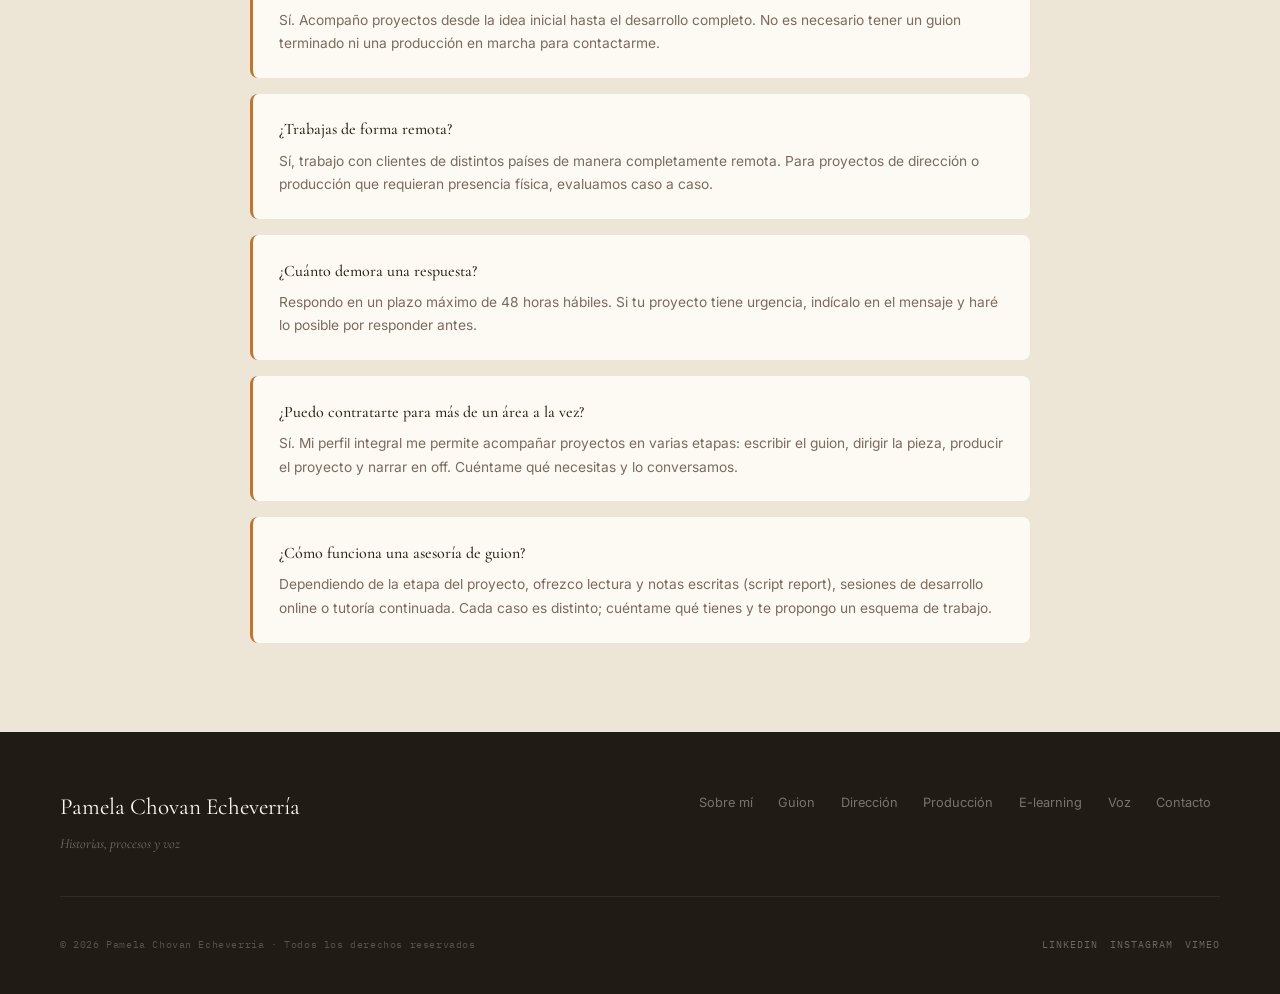
==== commit 5801a5a6: "Actualización general de contenidos y terminología - Script Doctor reemplaza "Asesora narrativa" en " ====
--- a/contacto.html
+++ b/contacto.html
@@ -102,8 +102,8 @@
             <div class="avail-item">Guion y asesoría narrativa</div>
             <div class="avail-item">Dirección audiovisual</div>
             <div class="avail-item">Producción creativa y cultural</div>
-            <div class="avail-item">E-learning y diseño instruccional</div>
-            <div class="avail-item">Voz en off y locución</div>
+            <div class="avail-item">Gestión educativa, E-learning y diseño instruccional</div>
+            <div class="avail-item">Locución</div>
           </div>
         </div>
       </div>
@@ -153,8 +153,8 @@
               <option value="guion">Guion y asesoría narrativa</option>
               <option value="direccion">Dirección</option>
               <option value="produccion">Producción</option>
-              <option value="elearning">E-learning y diseño instruccional</option>
-              <option value="voz">Voz en off</option>
+              <option value="elearning">Gestión educativa, E-learning y diseño instruccional</option>
+              <option value="voz">Locución</option>
               <option value="otro">Otro / Más de un área</option>
             </select>
           </div>
